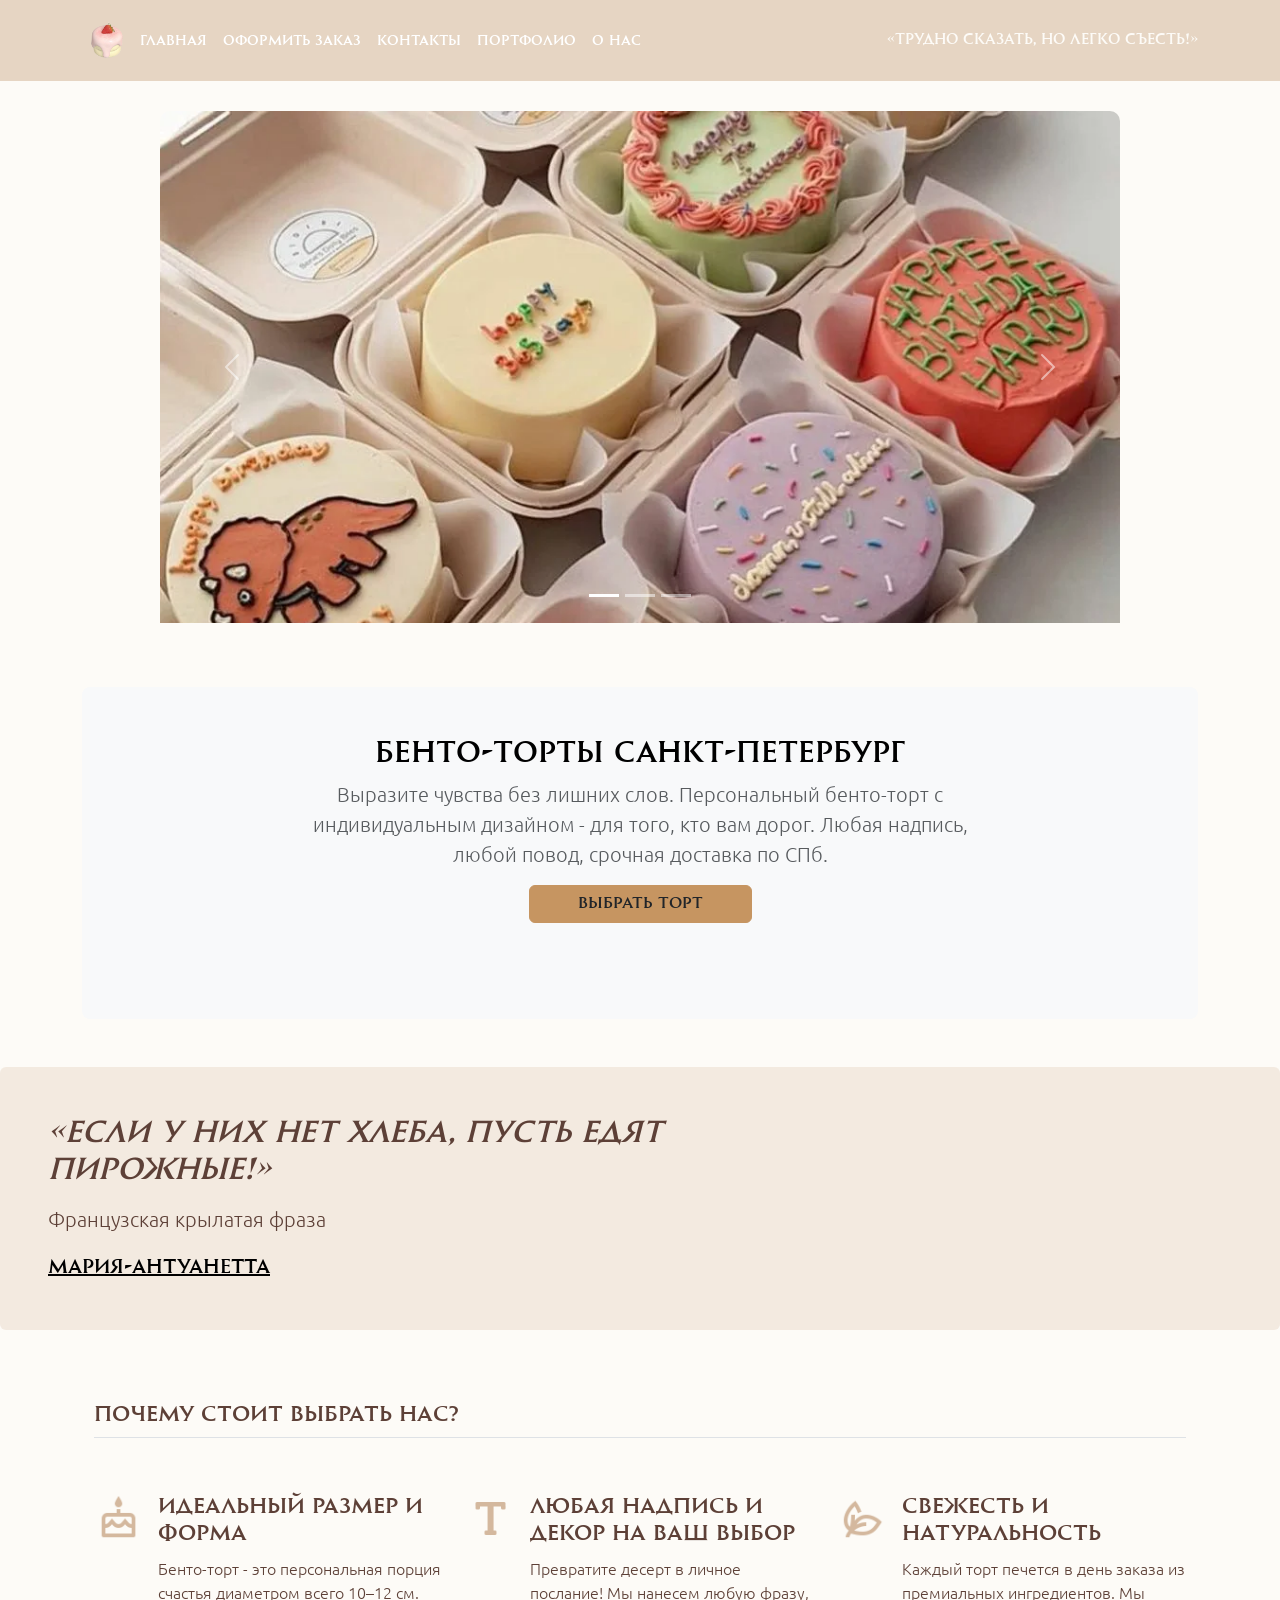
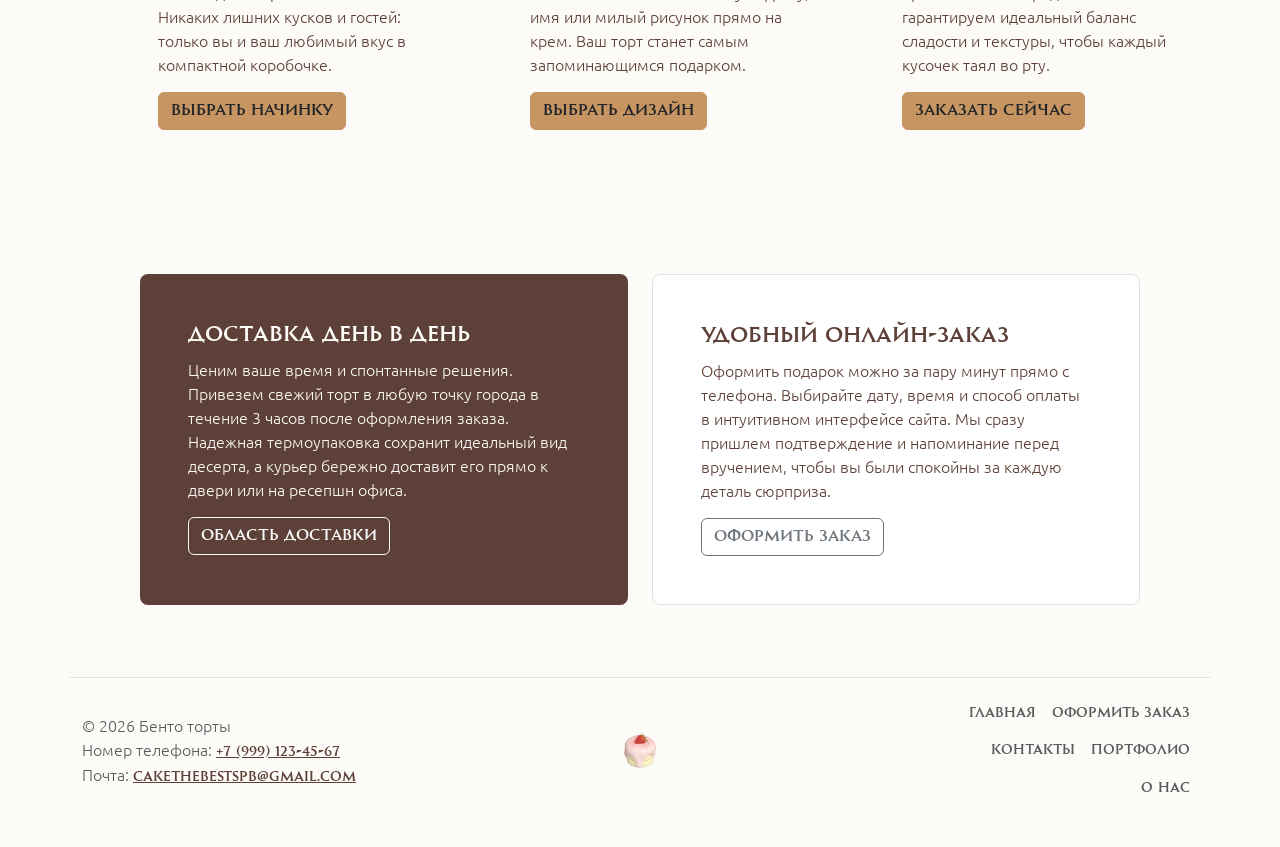
==== index.html @ b4cb9d24 "Первая загрузка сайта" ====
<!DOCTYPE html>
<html lang="ru">

<head>
    <meta charset="UTF-8">
    <meta name="viewport" content="width=device-width, initial-scale=1.0">
    <meta name="robots" content="index, follow">
    <meta name="description"
        content="Закажите стильные бенто-торты в Санкт-Петербурге с доставкой! Натуральные ингредиенты, уникальный дизайн и быстрая подача к вашему празднику.">
    <meta property="og:title" content="Бенто торты | СПБ">
    <meta property="og:description" content="Закажите стильные бенто-торты в Санкт-Петербурге с доставкой!">
    <meta property="og:image" content="img/image1.webp">
    <meta property="og:type" content="website">
    <meta property="og:url" content="index.html">
    <meta property="og:locale" content="ru_RU">
    <title>Бенто торты | Главная</title>
    <link rel="icon" href="img/icon.ico.png">
    <link rel="canonical" href="index.html">
    <link rel="stylesheet" href="css/bootstrap.min.css">
    <link rel="stylesheet" href="css/headers.css">
    <link rel="stylesheet" href="css/carousel.css">
    <link rel="stylesheet" href="css/blog.css">
    <link rel="stylesheet" href="css/features.css">
    <link rel="stylesheet" href="css/style.css">
    <script src="js/bootstrap.bundle.min.js"></script>

    <script type="application/ld+json">
        {
            "@context": "https://schema.org",
            "@type": "Bakery",
            "name": "Бенто торты",
            "description": "Персональные бенто-торты на заказ в Санкт-Петербурге с доставкой",
            "url": "",
            "telephone": "+7-999-123-45-67",
            "email": "cakethebestSPB@gmail.com",
            "address": {
                "@type": "PostalAddress",
                "addressLocality": "Санкт-Петербург",
                "addressCountry": "RU"
            },
            "priceRange": "1000-2500 RUB",
            "openingHours": "Mo-Su 10:00-20:00"
        }
    </script>

</head>



<!-- 
ЧТО ДОЛЖНО НАХОДИТСЯ В HEAD
на каждую страницу написать уникальный descroption
совпадение title и h1 
meta-name = 'robots' - индексация страницы (нужно или нет)
meta name="viewport" content="width=device-width, initial-scale=1.0" - отображение контента (отрабатываются медиа-запросы, грид-верстка)
<link rel='canonical'> - при дублировании информации лучше прописывать на индексирование другой страницы, с которой беертся дублирующаяся информация
favicon нужно вставить
<meta charset> - обязательно
<meta name="keywords" content="бенто торт, торт спб, бенто торт купить">

-->

<body>
    <header class="p-3 my-header">
        <div class="container">
            <div class="d-flex flex-wrap align-items-center justify-content-center justify-content-lg-start">

                <a href="index.html" class="d-flex align-items-center mb-2 mb-lg-0 text-white text-decoration-none">
                    <img src="img/icon.ico.png" alt="Логотип" class="logo">
                </a>

                <ul class="nav col-12 col-lg-auto me-lg-auto mb-2 justify-content-center mb-md-0">
                    <li><a href="index.html" class="nav-link px-2 text-white footer-weight">Главная</a></li>
                    <li><a href="order.html" class="nav-link px-2 text-white footer-weight">Оформить заказ</a></li>
                    <li><a href="contacts.html" class="nav-link px-2 text-white footer-weight">Контакты</a></li>
                    <li><a href="portfolio.html" class="nav-link px-2 text-white footer-weight">Портфолио</a></li>
                    <li><a href="about.html" class="nav-link px-2 text-white footer-weight">О нас</a></li>
                </ul>
                <!-- <form class="col-12 col-lg-auto mb-3 mb-lg-0 me-lg-3" role="search"> <input type="search"
                        class="form-control my-form-control" placeholder="Поиск..." aria-label="Search">
                </form>
                <div class="text-end"> <button type="button" class="btn btn-outline-light me-2">Авторизация</button>
                    <button type="button" class="btn my-btn">Войти</button>
                </div> -->

                <div class="col-12 col-lg-auto mb-2 mb-md-0 d-flex align-items-center py-2"
                    style="color: #FDFBF7; font-weight: 700; cursor: default; font-size: 15px; line-height: 1.5; font-family: 'My-font-zagolovok', Arial, sans-serif;">
                    «Трудно сказать, но легко съесть!»
                </div>
            </div>
        </div>
    </header>

    <main>
        <section id="myCarousel" class="carousel slide mb-6" data-bs-ride="carousel" aria-label="Галерея работ">
            <div class="carousel-indicators">
                <button type="button" data-bs-target="#myCarousel" data-bs-slide-to="0" class="active"
                    aria-current="true" aria-label="Слайд 1"></button>
                <button type="button" data-bs-target="#myCarousel" data-bs-slide-to="1" aria-label="Слайд 2"></button>
                <button type="button" data-bs-target="#myCarousel" data-bs-slide-to="2" aria-label="Слайд 3"></button>
            </div>

            <div class="carousel-inner">
                <div class="carousel-item active">
                    <img src="img/image1.webp" class="d-block w-100" alt="Слайд 1">
                </div>
                <div class="carousel-item">
                    <img src="img/image2.webp" class="d-block w-100" alt="Слайд 2">
                </div>
                <div class="carousel-item">
                    <img src="img/image3.webp" class="d-block w-100" alt="Слайд 3">
                </div>
            </div>

            <button class="carousel-control-prev" type="button" data-bs-target="#myCarousel" data-bs-slide="prev">
                <span class="carousel-control-prev-icon" aria-hidden="true"></span>
                <span class="visually-hidden">Предыдущая</span>
            </button>
            <button class="carousel-control-next" type="button" data-bs-target="#myCarousel" data-bs-slide="next">
                <span class="carousel-control-next-icon" aria-hidden="true"></span>
                <span class="visually-hidden">Следующая</span>
            </button>
        </section>

        <section class="container my-5">
            <div class="p-5 text-center bg-body-tertiary rounded-3"> 
                <h1 class="text-body-emphasis">Бенто-торты Санкт-Петербург</h1>
                <p class="col-lg-8 mx-auto fs-5 text-muted">
                    Выразите чувства без лишних слов. Персональный бенто-торт с индивидуальным 
            дизайном - для того, кто вам дорог. Любая надпись, любой повод, 
            срочная доставка по СПб. 
                </p> 
                <a href="portfolio.html" class="btn px-5 mb-5 my-btn">
                    Выбрать торт
                </a>
            </div>
        </section>

        <section class="p-4 p-md-5 mb-4 rounded text-body-emphasis my-blog">
            <div class="col-lg-8 px-0">
                <h1 class="display-5 fst-italic">«Если у них нет хлеба, пусть едят пирожные!»</h1>
                <p class="lead my-3">Французская крылатая фраза</p>
                <p class="lead mb-0"><a href="https://ru.wikipedia.org/wiki/Если_у_них_нет_хлеба,_пусть_едят_пирожные!"
                        class="text-body-emphasis fw-bold">Мария-Антуанетта</a></p>
            </div>
        </section>

        <section class="container px-4 py-5" id="hanging-icons">
            <h2 class="pb-2 border-bottom">Почему стоит выбрать нас?</h2>
            <div class="row g-4 py-5 row-cols-1 row-cols-lg-3">
                <div class="col d-flex align-items-start">
                    <div
                        class="icon-square text-body-emphasis d-inline-flex align-items-center justify-content-center fs-4 flex-shrink-0 me-3">
                        <img src="img/cake.png" class="my-icon" alt="Размер">
                    </div>
                    <article>
                        <h3 class="fs-2 ">Идеальный размер и форма</h3>
                        <p>Бенто-торт - это персональная порция счастья диаметром всего 10–12 см. Никаких лишних кусков
                            и гостей: только вы и ваш любимый вкус в компактной коробочке.</p> <a href="order.html"
                            class="btn my-btn">Выбрать начинку</a>
                    </article>
                </div>
                <div class="col d-flex align-items-start">
                    <div
                        class="icon-square text-body-emphasis d-inline-flex align-items-center justify-content-center fs-4 flex-shrink-0 me-3">
                        <img src="img/font.png" class="my-icon" alt="Дизайн">
                    </div>
                    <article>
                        <h3 class="fs-2 ">Любая надпись и декор на ваш выбор</h3>
                        <p>Превратите десерт в личное послание! Мы нанесем любую фразу, имя или милый рисунок прямо на
                            крем. Ваш торт станет самым запоминающимся подарком.</p> <a href="catalog.html"
                            class="btn my-btn">
                            Выбрать дизайн
                        </a>
                    </article>
                </div>
                <div class="col d-flex align-items-start">
                    <div
                        class="icon-square text-body-emphasis d-inline-flex align-items-center justify-content-center fs-4 flex-shrink-0 me-3">
                        <img src="img/naturalness.png" class="my-icon" alt="Натуральность">
                    </div>
                    <article>
                        <h3 class="fs-2 ">Свежесть и натуральность</h3>
                        <p>Каждый торт печется в день заказа из премиальных ингредиентов. Мы гарантируем
                            идеальный баланс сладости и текстуры, чтобы каждый кусочек таял во рту.</p> <a
                            href="order.html" class="btn my-btn">
                            Заказать сейчас
                        </a>
                    </article>
                </div>
            </div>
        </section>

        <section class="row align-items-md-stretch my-jumbotron py-5">
            <div class="col-md-6">
                <div class="h-100 p-5 my-card-one rounded-3">
                    <h2>Доставка день в день</h2>
                    <p>Ценим ваше время и спонтанные решения. Привезем свежий торт в любую точку города в течение 3
                        часов после оформления заказа. Надежная термоупаковка сохранит идеальный вид десерта, а курьер
                        бережно доставит его прямо к двери или на ресепшн офиса.</p>
                    <a href="contacts.html" class="btn btn-outline-light">Область доставки</a>
                </div>
            </div>
            <div class="col-md-6">
                <div class="h-100 p-5 my-card-two border rounded-3">
                    <h2>Удобный онлайн-заказ</h2>
                    <p>Оформить подарок можно за пару минут прямо с телефона. Выбирайте дату, время и способ оплаты в
                        интуитивном интерфейсе сайта. Мы сразу пришлем подтверждение и напоминание перед вручением,
                        чтобы вы были спокойны за каждую деталь сюрприза.</p>
                    <a href="order.html" class="btn btn-outline-secondary">Оформить заказ</a>
                </div>
            </div>
        </section>
    </main>

    <footer class="d-flex flex-wrap justify-content-between align-items-center py-3 my-4 border-top container" itemscope itemtype="https://schema.org/Organization">
        <p class="col-md-4 mb-0 text-body-secondary">
            © 2026 <span itemprop="name">Бенто торты</span><br>
            Номер телефона: <a href="tel:+79991234567" class="footer-weight"><span itemprop="telephone">+7 (999) 123-45-67</span></a> <br>
            Почта: <a href="mailto:cakethebestSPB@gmail.com" class="footer-weight"><span itemprop="email">cakethebestSPB@gmail.com</span></a>
        </p> 
        
        <a href="index.html" class="col-md-4 d-flex align-items-center justify-content-center mb-3 mb-md-0 me-md-auto link-body-emphasis text-decoration-none" aria-label="На главную"> 
            <img src="img/icon.ico.png" alt="Логотип Бенто торты" class="logo" itemprop="logo"> 
        </a>
        
        <ul class="nav col-md-3 justify-content-end">
            <li class="nav-item"><a href="index.html" class="nav-link px-2 text-body-secondary footer-weight">Главная</a></li>
            <li class="nav-item"><a href="order.html" class="nav-link px-2 text-body-secondary footer-weight">Оформить заказ</a></li>
            <li class="nav-item"><a href="contacts.html" class="nav-link px-2 text-body-secondary footer-weight">Контакты</a></li>
            <li class="nav-item"><a href="portfolio.html" class="nav-link px-2 text-body-secondary footer-weight">Портфолио</a></li>
            <li class="nav-item"><a href="about.html" class="nav-link px-2 text-body-secondary footer-weight">О нас</a></li>
        </ul>
    </footer>

</body>

</html>
---- css/headers.css ----
.form-control-dark {
  border-color: antiquewhite;
}

.form-control-dark:focus {
  border-color: #fff;
  box-shadow: 0 0 0 .25rem rgba(255, 192, 91, 0.25) !important;
}

.text-small {
  font-size: 85%;
}

.dropdown-toggle:not(:focus) {
  outline: 0;
}

#carbonads-container {
  display: none
}

[data-anchorjs-icon]::after {
  content: ""
}

h1[id] {
  padding-top: 0px;
  margin-top: 20px
}

.zero-clipboard {
  display: none !important
}

.bd-content>h2[id]::before,
.bd-content>h3[id]::before,
.bd-content>h4[id]::before {
  margin-top: 0 !important;
  height: 0rem !important
}

.bd-home .bd-masthead {
  padding-top: 50px !important
}

.bd-docs .col-md-9 {
  flex: 0 0 100% !important
}

.bd-navbar {
  display: none !important
}

.bd-sidebar {
  display: none !important
}

.bd-content {
  right: 0px !important;
  width: 100% !important
}

.bd-toc {
  display: none !important
}

.bs-old-docs {
  display: none
}

.bd-clipboard {
  display: none !important
}

.bs-social {
  display: none
}

.bs-sidebar {
  display: none !important
}

.bd-docs .col-xl-8 {
  max-width: none !important
}

.bd-content>ol,
.bd-content>p,
.bd-content>ul {
  max-width: none !important
}

.bd-docs .bd-content {
  padding-left: 15px !important;
  padding-top: 0 !important
}

.bd-subnavbar {
  display: none !important
}

.bd-layout {
  display: block !important
}

.pl-lg-4 {
  padding-left: 0 !important
}

.bd-intro {
  padding-top: 0 !important
}

.bd-docs .bd-title {
  margin-top: 10px !important
}

.col-md-9[role=main] {
  flex: none !important;
  width: 100% !important;
  max-width: none !important;
  padding: 0 2rem 1rem !important
}

.bd-masthead {
  padding-top: 2rem !important
}

.navbar-fixed-top {
  position: absolute !important
}

@media (min-width: 992px) {
  .bd-main {
    grid-template-columns: 4fr 0
  }
}
---- css/carousel.css ----
/* GLOBAL STYLES
-------------------------------------------------- */
/* Padding below the footer and lighter body text */

body {
  color: rgb(var(--bs-tertiary-color-rgb));
}


/* CUSTOMIZE THE CAROUSEL
-------------------------------------------------- */

/* Carousel base class */
.carousel {
  margin-bottom: 4rem;
  max-width: 75%;
  margin-left: auto;
  margin-right: auto;
  margin-top: 30px;
}
/* Since positioning the image, we need to help out the caption */
.carousel-caption {
  bottom: 3rem;
  z-index: 10;
}

/* Declare heights because of positioning of img element */
.carousel-item {
  height: 32rem;
}


/* MARKETING CONTENT
-------------------------------------------------- */

/* Center align the text within the three columns below the carousel */
.marketing .col-lg-4 {
  margin-bottom: 1.5rem;
  text-align: center;
}
/* rtl:begin:ignore */
.marketing .col-lg-4 p {
  margin-right: .75rem;
  margin-left: .75rem;
}
/* rtl:end:ignore */


/* Featurettes
------------------------- */

.featurette-divider {
  margin: 5rem 0; /* Space out the Bootstrap <hr> more */
}

/* Thin out the marketing headings */
/* rtl:begin:remove */
.featurette-heading {
  letter-spacing: -.05rem;
}

/* rtl:end:remove */

/* RESPONSIVE CSS
-------------------------------------------------- */

@media (min-width: 40em) {
  /* Bump up size of carousel content */
  .carousel-caption p {
    margin-bottom: 1.25rem;
    font-size: 1.25rem;
    line-height: 1.4;
  }

  .featurette-heading {
    font-size: 50px;
  }
}

@media (min-width: 62em) {
  .featurette-heading {
    margin-top: 7rem;
  }
}

#carbonads-container {display:none} [data-anchorjs-icon]::after {content:""} h1[id] {padding-top:0px; margin-top:20px} .zero-clipboard {display:none !important} .bd-content>h2[id]::before, .bd-content>h3[id]::before, .bd-content>h4[id]::before {margin-top:0 !important; height:0rem !important} .bd-home .bd-masthead {padding-top:50px !important} .bd-docs .col-md-9 {flex: 0 0 100% !important} .bd-navbar {display:none !important} .bd-sidebar {display:none !important} .bd-content {right:0px !important; width:100% !important} .bd-toc {display:none !important} .bs-old-docs {display:none} .bd-clipboard {display:none !important} .bs-social {display:none} .bs-sidebar {display:none !important} .bd-docs .col-xl-8 {max-width:none !important} .bd-content>ol, .bd-content>p, .bd-content>ul {max-width:none !important} .bd-docs .bd-content {padding-left:15px !important; padding-top:0 !important} .bd-subnavbar {display:none !important} .bd-layout {display:block !important} .pl-lg-4 {padding-left:0 !important} .bd-intro {padding-top:0 !important} .bd-docs .bd-title {margin-top:10px !important} .col-md-9[role=main] {flex:none !important; width:100% !important; max-width:none !important; padding:0 2rem 1rem !important} .bd-masthead {padding-top:2rem !important} .navbar-fixed-top {position:absolute !important} @media (min-width: 992px) { .bd-main {grid-template-columns:4fr 0}}
---- css/blog.css ----
/* stylelint-disable @stylistic/selector-list-comma-newline-after */

.blog-header-logo {
  font-family: "Playfair Display", Georgia, "Times New Roman", serif/*rtl:Amiri, Georgia, "Times New Roman", serif*/;
  font-size: 2rem;
}

.blog-header-logo:hover {
  text-decoration: none;
}

h1, h2, h3, h4, h5, h6 {
  font-family: "Playfair Display", Georgia, "Times New Roman", serif/*rtl:Amiri, Georgia, "Times New Roman", serif*/;
}

.flex-auto {
  flex: 0 0 auto;
}

.h-250 { height: 250px; }
@media (min-width: 768px) {
  .h-md-250 { height: 250px; }
}

/* Pagination */
.blog-pagination {
  margin-bottom: 4rem;
}

/*
 * Blog posts
 */
.blog-post {
  margin-bottom: 4rem;
}
.blog-post-meta {
  margin-bottom: 1.25rem;
  color: #ff9696;
}

#carbonads-container {display:none} [data-anchorjs-icon]::after {content:""} h1[id] {padding-top:0px; margin-top:20px} .zero-clipboard {display:none !important} .bd-content>h2[id]::before, .bd-content>h3[id]::before, .bd-content>h4[id]::before {margin-top:0 !important; height:0rem !important} .bd-home .bd-masthead {padding-top:50px !important} .bd-docs .col-md-9 {flex: 0 0 100% !important} .bd-navbar {display:none !important} .bd-sidebar {display:none !important} .bd-content {right:0px !important; width:100% !important} .bd-toc {display:none !important} .bs-old-docs {display:none} .bd-clipboard {display:none !important} .bs-social {display:none} .bs-sidebar {display:none !important} .bd-docs .col-xl-8 {max-width:none !important} .bd-content>ol, .bd-content>p, .bd-content>ul {max-width:none !important} .bd-docs .bd-content {padding-left:15px !important; padding-top:0 !important} .bd-subnavbar {display:none !important} .bd-layout {display:block !important} .pl-lg-4 {padding-left:0 !important} .bd-intro {padding-top:0 !important} .bd-docs .bd-title {margin-top:10px !important} .col-md-9[role=main] {flex:none !important; width:100% !important; max-width:none !important; padding:0 2rem 1rem !important} .bd-masthead {padding-top:2rem !important} .navbar-fixed-top {position:absolute !important} @media (min-width: 992px) { .bd-main {grid-template-columns:4fr 0}}
---- css/features.css ----
.feature-icon {
  width: 4rem;
  height: 4rem;
  border-radius: .75rem;
}

.icon-square {
  width: 3rem;
  height: 3rem;
  border-radius: .75rem;
}

.text-shadow-1 { text-shadow: 0 .125rem .25rem rgba(0, 0, 0, .25); }
.text-shadow-2 { text-shadow: 0 .25rem .5rem rgba(0, 0, 0, .25); }
.text-shadow-3 { text-shadow: 0 .5rem 1.5rem rgba(0, 0, 0, .25); }

.card-cover {
  background-repeat: no-repeat;
  background-position: center center;
  background-size: cover;
}

.feature-icon-small {
  width: 3rem;
  height: 3rem;
}

#carbonads-container {display:none} [data-anchorjs-icon]::after {content:""} h1[id] {padding-top:0px; margin-top:20px} .zero-clipboard {display:none !important} .bd-content>h2[id]::before, .bd-content>h3[id]::before, .bd-content>h4[id]::before {margin-top:0 !important; height:0rem !important} .bd-home .bd-masthead {padding-top:50px !important} .bd-docs .col-md-9 {flex: 0 0 100% !important} .bd-navbar {display:none !important} .bd-sidebar {display:none !important} .bd-content {right:0px !important; width:100% !important} .bd-toc {display:none !important} .bs-old-docs {display:none} .bd-clipboard {display:none !important} .bs-social {display:none} .bs-sidebar {display:none !important} .bd-docs .col-xl-8 {max-width:none !important} .bd-content>ol, .bd-content>p, .bd-content>ul {max-width:none !important} .bd-docs .bd-content {padding-left:15px !important; padding-top:0 !important} .bd-subnavbar {display:none !important} .bd-layout {display:block !important} .pl-lg-4 {padding-left:0 !important} .bd-intro {padding-top:0 !important} .bd-docs .bd-title {margin-top:10px !important} .col-md-9[role=main] {flex:none !important; width:100% !important; max-width:none !important; padding:0 2rem 1rem !important} .bd-masthead {padding-top:2rem !important} .navbar-fixed-top {position:absolute !important} @media (min-width: 992px) { .bd-main {grid-template-columns:4fr 0}}
---- css/style.css ----
@font-face {        /* основной текст */
    font-family: 'My-font-main';
    src: url(../fonts/Ubuntu/Ubuntu-Light.ttf);
    font-weight: 500;
}

@font-face {        /* заголовки */
    font-family: 'My-font-zagolovok';
    src: url(../fonts/st-rome/STRomeTrial-Medium.ttf);
    font-weight: 900;
}

html {
    overflow-y: scroll;
}

body {
    background-color: #FDFBF7;
    font-family: 'My-font-main', Arial, sans-serif !important; 
}

h1, h2, h3, h4, h5, a, button {
    font-family: 'My-font-zagolovok', Arial, sans-serif !important;
}

header.my-header {
    background-color: #E6D5C3; 
}

.logo {
    width: 50px;
}

.my-form-control{
    background-color: #ffeadb;
    border-color: #fff;
    -webkit-box-shadow: 0 0 0 .25rem rgba(255, 192, 91, 0.25) !important;
            box-shadow: 0 0 0 .25rem rgba(255, 192, 91, 0.25) !important;
}


.my-btn {
    border-color: #c69561;
    background-color: #c69561;
}

.my-btn:hover {
    border: 1px solid #c69561 !important; /* Одно двоеточие + !important */
}

.carousel-item img {
  -o-object-fit: cover;
     object-fit: cover; 
  -o-object-position: center; 
     object-position: center; 
}


.my-header text-secondary {
    color: aliceblue;
}

.my-jumbotron {
    width: 80%;
    margin-left: auto;  
    margin-right: auto;
}

.my-blog {
    background-color: #e6d5c371;
}

.my-icon {
    width: 45px;
    height: auto;
}

.my-card-one {
    background-color: #5D4037;
}

.my-card-one h2,
.my-card-one p {
    color: #FDFBF7;
}

.my-card-two {
    background-color: #ffffff;
}

.my-card-two h2,
.my-card-two p {
    color: #5D4037;
}

h1, h2, h3, h4, h5, h6, p, a {
    color: #5D4037;
}

.card img {
    width: 100%;          
    height: 400px;        
    -o-object-fit: cover;        
       object-fit: cover;    
    -o-object-position: center;    
       object-position: center; 
    background-color: #FDFBF7;
}

.my-pricing {
    width: 75%;
    margin-top: 50px;
    margin-left: auto;  
    margin-right: auto;
}

.my-header-card {
    background-color: #E6D5C3;
}

.my-submit-form{
    width: 74%;
    margin-top: 50px;
    margin-left: auto;  
    margin-right: auto;
    margin-bottom: 50px;
}

.my-contacts img{
    width: 50px;
    margin-bottom: 10px;
}

.my-featurette img{
    width: 500px;
}

.my-h1 {
    display: -webkit-box;
    display: -ms-flexbox;
    display: flex;
    -webkit-box-align: center;
        -ms-flex-align: center;
            align-items: center;
    -webkit-box-pack: center;
        -ms-flex-pack: center;
            justify-content: center;
    text-align: center;
    margin-top: 50px;
    margin-left: auto;  
    margin-right: auto;
    margin-bottom: 20px;
    width: 100%;
}

img {
    border-radius: 10px;
}

h1 {
    font-size: 1.9em !important;
}

h2 {
    font-size: 1.4em !important;
}

h3, .fs-2 {
    font-size: 1.4em !important;
}

.footer-weight {
    font-size: 0.9em;
}
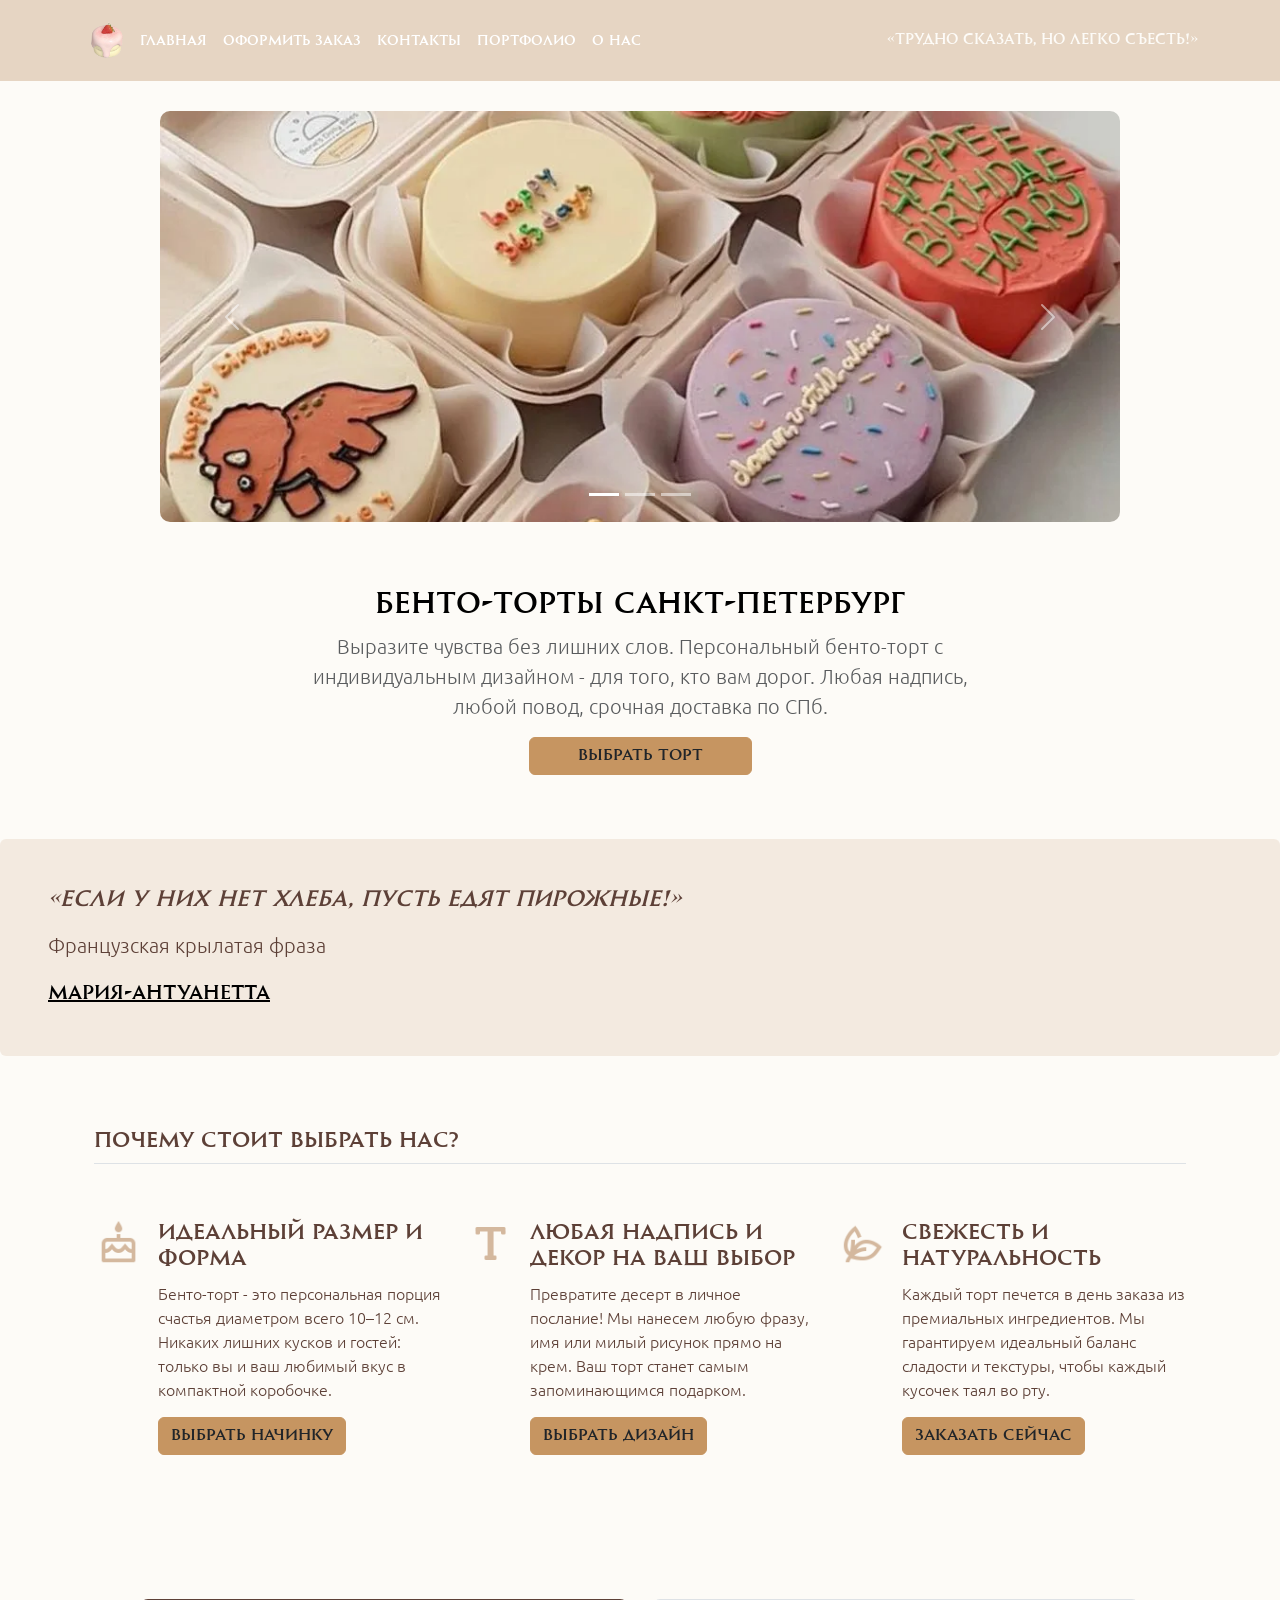
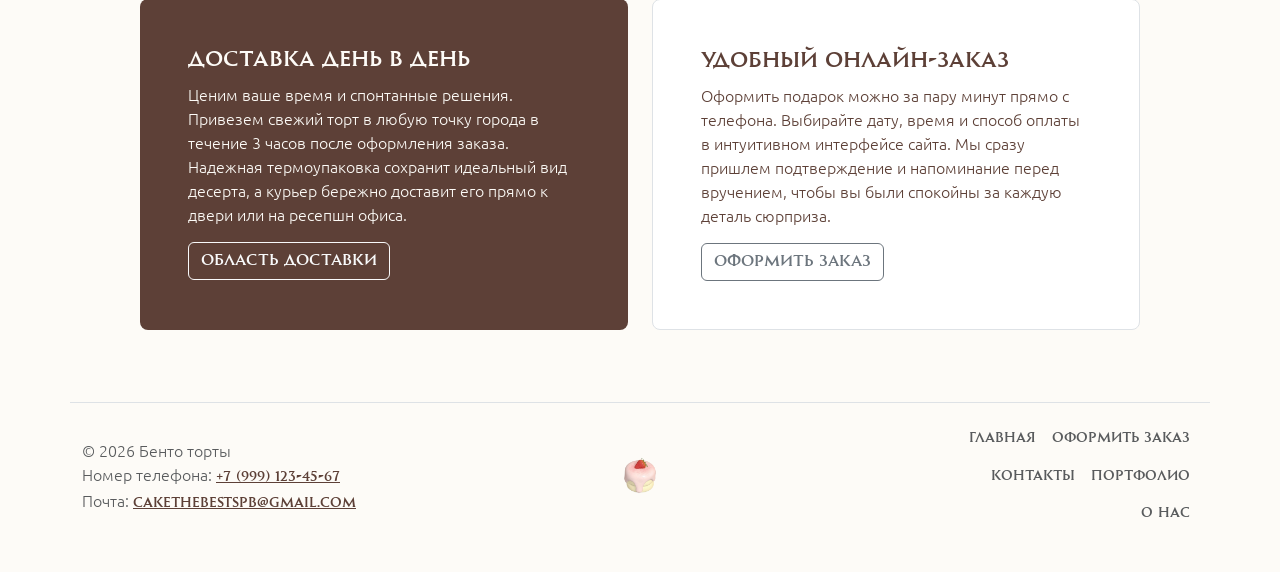
==== commit c799a558: "добавлена адаптивка" ====
--- a/index.html
+++ b/index.html
@@ -122,8 +122,8 @@
             </button>
         </section>
 
-        <section class="container my-5">
-            <div class="p-5 text-center bg-body-tertiary rounded-3"> 
+        <section class="container my-5 py-5">
+            <div class="p-5 text-center rounded-3"> 
                 <h1 class="text-body-emphasis">Бенто-торты Санкт-Петербург</h1>
                 <p class="col-lg-8 mx-auto fs-5 text-muted">
                     Выразите чувства без лишних слов. Персональный бенто-торт с индивидуальным 
@@ -138,7 +138,7 @@
 
         <section class="p-4 p-md-5 mb-4 rounded text-body-emphasis my-blog">
             <div class="col-lg-8 px-0">
-                <h1 class="display-5 fst-italic">«Если у них нет хлеба, пусть едят пирожные!»</h1>
+                <h2 class="display-5 fst-italic">«Если у них нет хлеба, пусть едят пирожные!»</h2>
                 <p class="lead my-3">Французская крылатая фраза</p>
                 <p class="lead mb-0"><a href="https://ru.wikipedia.org/wiki/Если_у_них_нет_хлеба,_пусть_едят_пирожные!"
                         class="text-body-emphasis fw-bold">Мария-Антуанетта</a></p>
--- a/css/style.css
+++ b/css/style.css
@@ -15,8 +15,16 @@
 }
 
 body {
-    background-color: #FDFBF7;
+    background-color: #FDFBF7 !important;
     font-family: 'My-font-main', Arial, sans-serif !important; 
+    display: flex;
+    flex-direction: column;
+    min-height: 100vh;
+    min-height: 100dvh;
+}
+
+main {
+    flex: 1 0 auto;
 }
 
 h1, h2, h3, h4, h5, a, button {
@@ -25,6 +33,11 @@
 
 header.my-header {
     background-color: #E6D5C3; 
+}
+
+header.my-header .d-flex > div:last-child {
+    justify-content: center;
+    text-align: center;
 }
 
 .logo {
@@ -45,7 +58,7 @@
 }
 
 .my-btn:hover {
-    border: 1px solid #c69561 !important; /* Одно двоеточие + !important */
+    border: 1px solid #c69561 !important; 
 }
 
 .carousel-item img {
@@ -107,11 +120,27 @@
     background-color: #FDFBF7;
 }
 
+.card img.collage-img {
+    height: 260px;
+}
+
 .my-pricing {
     width: 75%;
     margin-top: 50px;
     margin-left: auto;  
     margin-right: auto;
+}
+
+/* карточки одной высоты */
+
+.album .row>.col,
+.my-pricing>.col {
+    display: flex;
+}
+
+.album .row>.col > .card,
+.my-pricing>.col > .card {
+    width: 100%;
 }
 
 .my-header-card {
@@ -132,7 +161,9 @@
 }
 
 .my-featurette img{
-    width: 500px;
+    width: 100%;
+    max-width: 500px;
+    height: auto;
 }
 
 .my-h1 {
@@ -146,10 +177,6 @@
         -ms-flex-pack: center;
             justify-content: center;
     text-align: center;
-    margin-top: 50px;
-    margin-left: auto;  
-    margin-right: auto;
-    margin-bottom: 20px;
     width: 100%;
 }
 
@@ -173,3 +200,159 @@
     font-size: 0.9em;
 }
 
+/*               АДАПТИВНОСТЬ */
+
+@media (min-width:992) {
+    header .my-header .d-flex > div:last-child {
+        justify-content: flex-start;
+        text-align: left;
+    }
+}
+
+@media (max-width: 991.98px) {
+    footer .container {
+        row-gap: .75rem;
+    }
+
+    footer .container>p {
+        flex: 1 1 0;
+        width: auto;
+        min-width: 0;
+        text-align: left;
+        overflow-wrap: anywhere;
+    }
+
+    footer .container>a {
+        flex: 0 0 100%;
+        width: 100%;
+        justify-content: center !important;
+        flex-wrap: wrap;
+        border-top: 1px solid rgba(93, 64, 55, .15);
+        padding-top: .5rem;
+    }
+
+    footer .container .nav-link {
+        padding: .25rem .5rem;
+    }
+}
+
+@media (max-width: 400px) {
+    footer .container .nav-link {
+        padding: .25rem .3rem;
+        font-size: .8rem;
+    }
+}
+
+@media (min-width: 768px) {
+    .card img.collage-img {
+        height: 300px;
+    }
+}
+
+@media (min-width: 992px) {
+    .card img.collage-img {
+        height: 380px;
+    }
+}
+
+@media (max-width: 767.98px) {
+    .my-pricing,
+    .my-submit-form,
+    .my-jumbotron {
+        width: 92%;
+    }
+}
+
+@media (max-width: 991.98) {
+    .my-header-card .card-header h2 {
+        font-size: 1.15em !important;
+    }
+}
+
+@media (max-width: 767.98px) {
+    .my-featurette .col-md-5 {
+        margin-top: 1rem;
+    }
+}
+
+#myCarousel {
+    margin-bottom: 0 !important;
+}
+#myCarousel + section.container {
+    margin-top: .5rem !important;
+    margin-bottom: 1rem !important;
+}
+#myCarousel + section.container > div {
+    padding-top: .5rem !important;
+    padding-bottom: 0 !important;
+}
+#myCarousel + section.container .btn {
+    margin-bottom: 0 !important;
+}
+
+.my-jumbotron {
+    --bs-gutter-x: 1.5rem;
+    --bs-gutter-y: 1.5rem;   
+}
+
+@media (max-width: 991.98px) {
+    .my-card-one,
+    .my-card-two {
+        padding: 1.75rem !important;
+    }
+}
+
+@media (max-width: 767.98px) {
+    .my-jumbotron {
+        --bs-gutter-y: 1rem;
+        padding-top: .5rem !important;
+        padding-bottom: 1.5rem !important;
+    }
+    .my-card-one,
+    .my-card-two {
+        padding: 1.25rem !important;
+    }
+    .my-card-one h2,
+    .my-card-two h2 {
+        font-size: 1.2em !important;
+        margin-bottom: .5rem;
+    }
+    .my-card-one p,
+    .my-card-two p {
+        font-size: .9rem;
+        line-height: 1.45;
+        margin-bottom: .75rem;
+    }
+    .my-card-one .btn,
+    .my-card-two .btn {
+        width: 100%;
+    }
+}
+
+#myCarousel .carousel-item {
+    height: auto;
+}
+#myCarousel .carousel-item > img {
+    position: static;
+    min-width: 0;
+    width: 100%;
+    height: auto;
+}
+
+@media (min-width: 768px) {
+    #myCarousel .carousel-item > img {
+        aspect-ratio: 21 / 9;
+        max-height: 32rem;
+        object-fit: cover;
+    }
+}
+
+@media (max-width: 767.98px) {
+    #myCarousel + section.container > div {
+        padding-left: .5rem !important;
+        padding-right: .5rem !important;
+    }
+    #myCarousel + section.container h1 {
+        font-size: 1.5em !important;
+    }
+}
